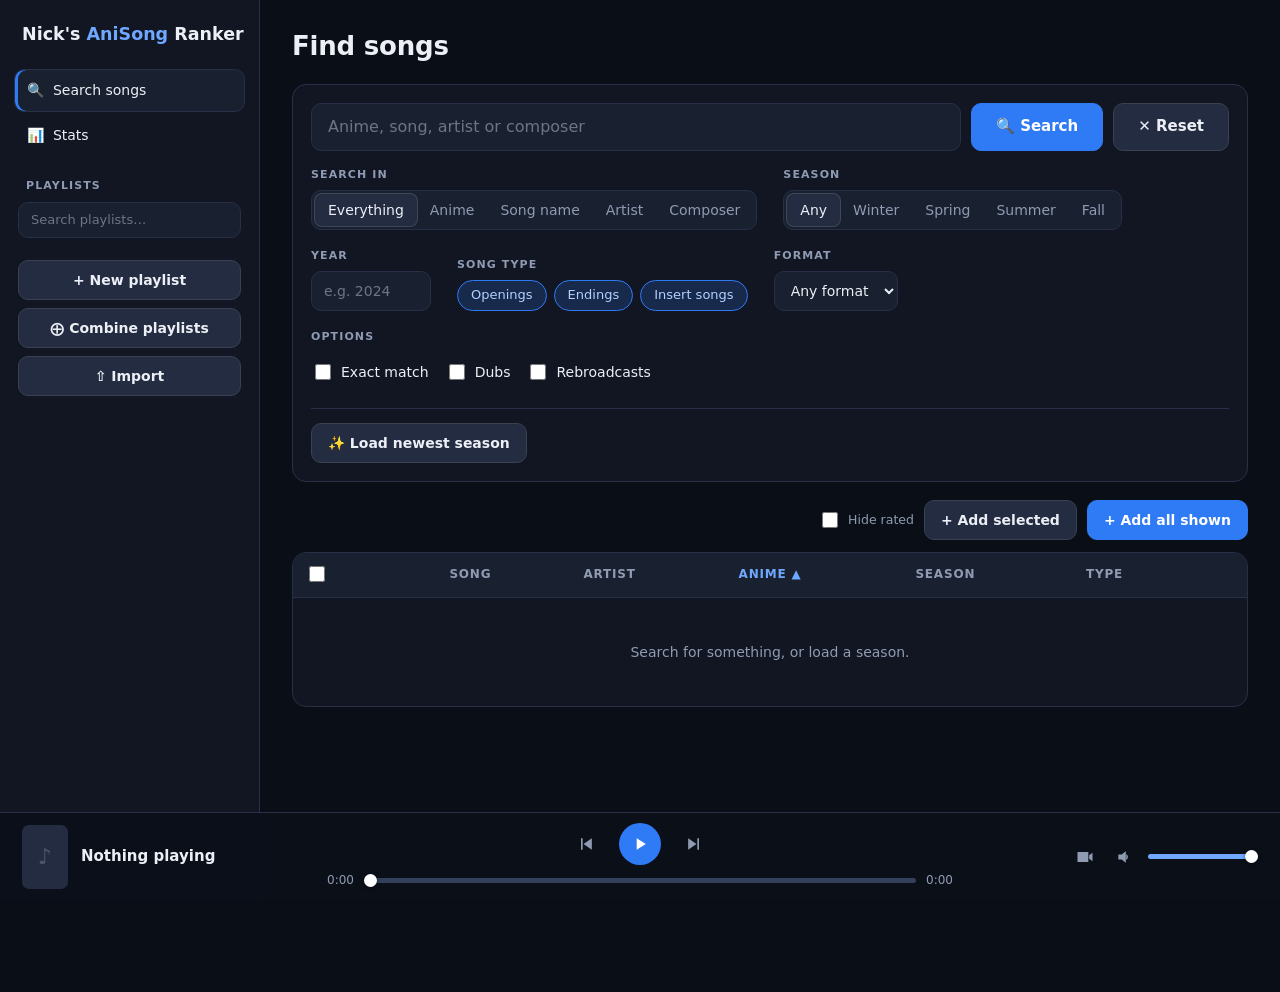
==== static/index.html @ 198984bf "Add files via upload" ====
<!DOCTYPE html>
<html lang="en">
<head>
<meta charset="utf-8">
<meta name="viewport" content="width=device-width, initial-scale=1">
<meta name="referrer" content="no-referrer">
<title>Nick's AniSong Ranker</title>
<link rel="stylesheet" href="/static/style.css">
</head>
<body>
<div class="app">
  <aside>
    <div class="brand">Nick's <b>AniSong</b> Ranker</div>
    <button class="nav active" id="navSearch"><span class="name">&#128269;&nbsp; Search songs</span></button>
    <button class="nav" id="navStats"><span class="name">&#128202;&nbsp; Stats</span></button>
    <div class="label">Playlists</div>
    <input type="search" id="plFilter" placeholder="Search playlists…" aria-label="Search playlists">
    <div id="plList"></div>
    <div class="side-actions">
      <button class="btn wide" id="newPl">+ New playlist</button>
      <button class="btn wide" id="combinePl">&#10753; Combine playlists</button>
      <button class="btn wide" id="importPl">&#8679; Import</button>
      <input type="file" id="importFile" accept=".json,.csv,.tsv,.txt,.xlsx,.xlsm" hidden>
    </div>
  </aside>

  <main>
    <section id="viewSearch">
      <h2 class="head">Find songs</h2>
      <form class="card" id="searchForm">
        <div class="searchline">
          <div class="qwrap">
            <input type="text" id="q" placeholder="Anime, song, artist or composer" aria-label="Search" autocomplete="off">
            <div id="suggest" hidden></div>
          </div>
          <button class="btn primary big" type="submit" id="searchBtn">&#128269; Search</button>
          <button class="btn big" type="button" id="resetBtn">&#10005; Reset</button>
        </div>
        <div class="filters">
          <div class="field"><div class="label">Search in</div>
            <div class="seg" id="segField">
              <button type="button" data-v="all" class="on">Everything</button><button type="button" data-v="anime">Anime</button>
              <button type="button" data-v="song">Song name</button><button type="button" data-v="artist">Artist</button>
              <button type="button" data-v="composer">Composer</button>
            </div></div>
          <div class="field"><div class="label">Season</div>
            <div class="seg" id="segSeason">
              <button type="button" data-v="" class="on">Any</button><button type="button" data-v="Winter">Winter</button>
              <button type="button" data-v="Spring">Spring</button><button type="button" data-v="Summer">Summer</button>
              <button type="button" data-v="Fall">Fall</button>
            </div></div>
          <div class="field"><label class="label" for="year">Year</label>
            <input type="number" id="year" placeholder="e.g. 2024" min="1950" max="2100" style="width:120px"></div>
          <div class="field"><div class="label">Song type</div>
            <div class="chips" id="types">
              <button type="button" class="chip on" data-v="OP">Openings</button>
              <button type="button" class="chip on" data-v="ED">Endings</button>
              <button type="button" class="chip on" data-v="IN">Insert songs</button>
            </div></div>
          <div class="field"><label class="label" for="animeType">Format</label>
            <select id="animeType"><option value="">Any format</option><option>TV</option><option>Movie</option>
              <option>OVA</option><option>ONA</option><option>Special</option></select></div>
          <div class="field"><div class="label">Options</div>
            <div class="row" style="height:40px;gap:16px">
              <label class="chk"><input type="checkbox" id="exact"> Exact match</label>
              <label class="chk"><input type="checkbox" id="dub"> Dubs</label>
              <label class="chk"><input type="checkbox" id="rebroadcast"> Rebroadcasts</label>
            </div></div>
        </div>
        <div class="newseason row">
          <button class="btn" type="button" id="freshBtn">&#10024; Load newest season</button>
          <span class="sub" id="freshHint"></span>
        </div>
        <div class="facets" id="sFacets" hidden></div>
      </form>

      <div class="row toolbar">
        <span class="status" id="searchStatus"></span>
        <span class="grow"></span>
        <label class="chk sub"><input type="checkbox" id="hideRated"> Hide rated</label>
        <button class="btn" id="addSel">+ Add selected</button>
        <button class="btn primary" id="addAll">+ Add all shown</button>
      </div>
      <div class="tablewrap"><table><thead id="sHead"></thead><tbody id="sRows"></tbody></table></div>
    </section>

    <section id="viewPlaylist" hidden>
      <div class="row head">
        <h2 id="plName"></h2>
        <span class="grow"></span>
        <button class="btn sm" id="plPin"></button>
        <button class="btn sm" id="plCombine">&#10753; Combine</button>
        <button class="btn sm" id="plRename">Rename</button>
        <button class="btn sm danger" id="plDelete">Delete</button>
      </div>
      <div class="card">
        <div class="stats" id="plStats"></div>
        <div class="row">
          <button class="btn primary" id="plPlay">&#9654; Play all</button>
          <button class="btn" id="plRate">&#9733; Rate mode</button>
          <button class="btn" id="addCustom">+ Custom song</button>
          <button class="btn" id="plMatch" hidden>&#8635; Match new-season songs</button>
          <button class="btn" id="plExport">&#8679; Share ▾</button>
          <span class="grow"></span>
          <select id="dlFormat" aria-label="Download format"></select>
          <button class="btn" id="dlAll">&#8681; Download all</button>
        </div>
        <div class="status" id="dlStatus" style="margin-top:10px" hidden></div>
        <div class="facets" id="pFacets"></div>
      </div>
      <div class="sub" id="plCount" style="margin:-6px 0 10px"></div>
      <div class="tablewrap"><table><thead id="pHead"></thead><tbody id="pRows"></tbody></table></div>
    </section>

    <section id="viewImport" hidden>
      <div class="row head"><h2>Import your ratings</h2></div>
      <div class="card" id="impStart">
        <div class="row">
          <button class="btn primary" id="impPick">&#8679; Choose a file</button>
          <span class="sub">CSV or Excel, or a playlist file from a friend. For Google Sheets: File → Download → CSV, or just copy the cells and paste them below.</span>
        </div>
        <label class="label" for="impPaste" style="display:block;margin-top:18px">Or paste rows</label>
        <textarea id="impPaste" rows="5" placeholder="Select the cells in Google Sheets or Excel, copy, and paste here"></textarea>
        <div class="row" style="margin-top:10px"><button class="btn" id="impPasteGo">Use these rows</button></div>
      </div>

      <div class="card" id="impMap" hidden>
        <div class="filters">
          <div class="field" id="impSheetField"><label class="label" for="impSheet">Sheet</label><select id="impSheet"></select></div>
          <div class="field"><label class="label" for="impYear">Year</label>
            <input type="number" id="impYear" placeholder="e.g. 2025" min="1950" max="2100" style="width:110px"></div>
          <div class="field"><label class="label" for="impOutOf">Scores are out of</label>
            <select id="impOutOf"><option>10</option><option>5</option><option>100</option></select></div>
          <div class="field"><label class="label" for="impType">Songs in this sheet</label>
            <select id="impType"><option value="">Any</option><option value="OP">Openings</option><option value="ED">Endings</option><option value="IN">Insert songs</option></select></div>
          <div class="field"><div class="label">&nbsp;</div><label class="chk" style="height:40px"><input type="checkbox" id="impHeader"> First row is headings</label></div>
        </div>
        <div class="sub" style="margin:16px 0 10px">Check what each column is. Season rows like "Winter" are picked up on their own, and the year is used to look songs up faster.</div>
        <div class="tablewrap"><table id="impPreview"></table></div>
        <div class="row" style="margin-top:14px">
          <button class="btn primary" id="impMatch">&#128269; Find these songs</button>
          <span class="sub" id="impCount"></span>
          <span class="grow"></span>
          <button class="btn" id="impRestart">Start over</button>
        </div>
      </div>

      <div id="impReview" hidden>
        <div class="card">
          <div class="stats" id="impStats"></div>
          <div class="row">
            <div class="seg" id="impFilter">
              <button type="button" data-v="all" class="on">All</button><button type="button" data-v="likely">Double-check</button>
              <button type="button" data-v="none">Not found</button><button type="button" data-v="unchecked">Couldn't check</button>
            </div>
            <span class="grow"></span>
            <select id="impInto" aria-label="Import into"></select>
            <input type="text" id="impName" placeholder="Playlist name" maxlength="120" style="width:230px">
            <button class="btn primary" id="impGo">&#8679; Import</button>
            <button class="btn" id="impRestart2">Start over</button>
          </div>
          <div class="status" id="impNote" style="margin-top:10px"></div>
        </div>
        <div class="tablewrap"><table><thead><tr><th><input type="checkbox" class="chkbox" id="impAll" aria-label="Tick all shown" checked></th>
          <th>Row</th><th>In your sheet</th><th>Score</th><th>Found in AniSongDB</th></tr></thead><tbody id="impRows"></tbody></table></div>
      </div>
    </section>

    <section id="viewStats" hidden>
      <div class="row head">
        <h2>Stats</h2>
        <span class="grow"></span>
        <select id="statsScope" aria-label="Which playlists"></select>
      </div>
      <div class="stats" id="statTiles"></div>
      <div class="sgrid" id="statCards"></div>
    </section>
  </main>
</div>

<dialog id="customDlg">
  <form id="customForm" method="dialog">
    <h3>Add a custom song</h3>
    <div class="sub">For anything that isn't in the database.</div>
    <div class="field"><label class="label" for="cName">Song name</label><input type="text" id="cName" required maxlength="300"></div>
    <div class="field"><label class="label" for="cArtist">Artist</label><input type="text" id="cArtist" maxlength="300"></div>
    <div class="field"><label class="label" for="cAnime">Anime</label><input type="text" id="cAnime" maxlength="300"></div>
    <div class="field"><label class="label" for="cLink">Link</label><input type="text" id="cLink" placeholder="https://…" maxlength="500"></div>
    <div class="field"><label class="label" for="cScore">Score /10</label><input type="number" id="cScore" min="0" max="10" step="0.5" style="width:110px"></div>
    <div class="status err" id="cErr" style="margin-top:10px"></div>
    <div class="row" style="justify-content:flex-end;margin-top:18px">
      <button class="btn" type="button" data-close>Cancel</button>
      <button class="btn primary" type="submit">Add</button>
    </div>
  </form>
</dialog>

<dialog id="combineDlg">
  <form id="combineForm" method="dialog">
    <h3>Combine playlists</h3>
    <div class="sub">Songs are copied over with their scores and notes. The originals stay as they are.</div>
    <div class="field"><div class="label">Take songs from</div><div class="picklist" id="combineFrom"></div></div>
    <div class="field"><label class="label" for="combineInto">Put them in</label>
      <select id="combineInto"></select></div>
    <div class="field" id="combineNameField"><label class="label" for="combineName">New playlist name</label>
      <input type="text" id="combineName" maxlength="120"></div>
    <div class="status err" id="combineErr" style="margin-top:10px"></div>
    <div class="row" style="justify-content:flex-end;margin-top:18px">
      <button class="btn" type="button" data-close>Cancel</button>
      <button class="btn primary" type="submit">Combine</button>
    </div>
  </form>
</dialog>

<dialog id="findDlg">
  <h3>Find the right song</h3>
  <div class="sub" id="findFor"></div>
  <form id="findForm" class="findbar">
    <input type="search" id="findQ" aria-label="Search for" autocomplete="off">
    <div class="seg" id="findField">
      <button type="button" data-v="song" class="on">Song</button><button type="button" data-v="anime">Anime</button><button type="button" data-v="artist">Artist</button>
    </div>
    <button class="btn primary" type="submit">Search</button>
  </form>
  <div class="status" id="findNote"></div>
  <div id="findResults"></div>
  <div class="row" style="justify-content:flex-end;margin-top:16px">
    <button class="btn" type="button" id="findCustom">Keep it as a custom song</button>
    <button class="btn" type="button" data-close>Cancel</button>
  </div>
</dialog>

<dialog id="rateDlg">
  <div id="rateBody"></div>
</dialog>

<dialog id="imageDlg">
  <h3>Top 10</h3>
  <img id="imagePreview" alt="Top 10 image">
  <div class="row" style="justify-content:flex-end">
    <button class="btn" type="button" data-close>Close</button>
    <button class="btn primary" type="button" id="imageSave">&#8681; Save image</button>
  </div>
</dialog>

<div id="menu" hidden></div>
<div id="busy" hidden>
  <div class="busybox">
    <div class="spinner"></div>
    <h3 id="busyTitle">Loading…</h3>
    <div class="sub" id="busyStep"></div>
    <div class="busybar"><i id="busyBar"></i></div>
    <div class="sub" id="busyHint" style="margin-top:12px"></div>
    <button class="btn sm" id="busyCancel" style="margin-top:16px">Cancel</button>
  </div>
</div>
<div id="videoBox" hidden>
  <div class="vbar"><span class="sub" id="videoTitle"></span><span class="grow"></span>
    <button class="ib" id="videoBig" title="Bigger / smaller" aria-label="Resize video"><svg viewBox="0 0 24 24"><path d="M4 4h6v2H6v4H4zm10 0h6v6h-2V6h-4zM4 14h2v4h4v2H4zm14 0h2v6h-6v-2h4z"/></svg></button>
    <button class="ib" id="videoClose" title="Back to audio only" aria-label="Close video"><svg viewBox="0 0 24 24"><path d="m6 4.6 6 6 6-6 1.4 1.4-6 6 6 6-1.4 1.4-6-6-6 6L4.6 18l6-6-6-6z"/></svg></button>
  </div>
  <video id="audio" preload="none" playsinline></video>
  <div class="vnone" id="videoNone">No video for this one</div>
</div>
<div id="tip" hidden></div>

<div class="player">
  <div class="np">
    <div class="cover none" id="npCover"></div>
    <div class="info"><div class="title" id="npSong">Nothing playing</div><div class="sub" id="npSub"></div></div>
  </div>
  <div class="pc">
    <div class="ctl">
      <button class="ib" id="prev" aria-label="Previous"><svg viewBox="0 0 24 24"><path d="M6 5h2v14H6zm3 7 10 7V5z"/></svg></button>
      <button class="ib" id="playBtn" aria-label="Play"></button>
      <button class="ib" id="next" aria-label="Next"><svg viewBox="0 0 24 24"><path d="M16 5h2v14h-2zM5 5v14l10-7z"/></svg></button>
    </div>
    <div class="seekrow"><span id="tCur">0:00</span>
      <input type="range" id="seek" min="0" max="1000" value="0" aria-label="Seek"><span id="tDur">0:00</span></div>
  </div>
  <div class="vol">
    <button class="ib" id="videoBtn" title="Show the video" aria-label="Show video"><svg viewBox="0 0 24 24"><path d="M3 6h13v12H3zm14 4 4-3v10l-4-3z"/></svg></button>
    <button class="ib" id="mute" aria-label="Mute"><svg viewBox="0 0 24 24"><path d="M4 9v6h4l5 4V5L8 9zm11.5 3a4 4 0 0 0-2-3.5v7a4 4 0 0 0 2-3.5z"/></svg></button>
    <input type="range" id="vol" min="0" max="100" value="100" aria-label="Volume">
  </div>
</div>
<div id="toast" role="status"></div>

<script src="/static/app.js"></script>
</body>
</html>
---- static/style.css ----
:root {
  --bg: #0a0e16; --panel: #111622; --panel2: #19202f; --panel3: #232c40; --line: #273047;
  --text: #eceff6; --muted: #8f9bb3; --faint: #5d6880;
  --accent: #2f7af5; --accent-hover: #4d8ffa; --accent-text: #6ea8ff;
  --blue: #5cc8ff; --green: #6bd08b; --violet: #c9a0ff; --gold: #ffc857; --teal: #4fd1c5; --bad: #ff6b6b;
}
* { box-sizing: border-box; }
body { margin: 0; background: var(--bg); color: var(--text); font: 14px/1.45 "Segoe UI", system-ui, -apple-system, sans-serif; }
button, input, select { font: inherit; color: inherit; }
button { cursor: pointer; }
[hidden] { display: none !important; }
:focus-visible { outline: 2px solid var(--blue); outline-offset: 2px; }

.app { display: grid; grid-template-columns: 260px 1fr; min-height: 100vh; padding-bottom: 92px; }
main { padding: 28px 32px; min-width: 0; }
h2 { font-size: 26px; margin: 0; letter-spacing: -.2px; }
.row { display: flex; flex-wrap: wrap; gap: 10px; align-items: center; }
.grow { flex: 1; }
.head { margin-bottom: 18px; }
.card { background: var(--panel); border: 1px solid var(--line); border-radius: 14px; padding: 18px; margin-bottom: 18px; }
.field { display: flex; flex-direction: column; }
.label { color: var(--muted); font-size: 11px; font-weight: 600; text-transform: uppercase; letter-spacing: 1.1px; margin: 0 0 7px; }
.sub { color: var(--muted); font-size: 12.5px; }
.status { color: var(--muted); }
.status.err { color: var(--bad); }
.status b { color: var(--text); font-size: 15px; }

/* sidebar */
aside { background: var(--panel); border-right: 1px solid var(--line); padding: 22px 14px;
        position: sticky; top: 0; align-self: start; height: 100vh; overflow-y: auto; }
.brand { font-size: 17.5px; font-weight: 700; margin: 0 8px 22px; white-space: nowrap; }
.brand b { color: var(--accent-text); }
aside .label { margin: 22px 12px 8px; }
.nav { display: flex; width: 100%; align-items: center; justify-content: space-between; gap: 8px; text-align: left;
       background: none; border: 1px solid transparent; border-radius: 10px; padding: 10px 12px; margin-bottom: 2px; font-weight: 500; }
.nav:hover { background: var(--panel2); }
.nav.active { background: var(--panel2); border-color: var(--line); box-shadow: inset 3px 0 0 var(--accent); }
.nav .name { overflow: hidden; text-overflow: ellipsis; white-space: nowrap; }
.nav small { color: var(--muted); white-space: nowrap; font-weight: 400; }
.plrow { display: flex; align-items: center; gap: 2px; margin-bottom: 2px; }
.plrow .nav { flex: 1; min-width: 0; margin: 0; }
.pin { background: none; border: 0; border-radius: 8px; padding: 6px 7px; opacity: .22; filter: grayscale(1); }
.pin:hover { opacity: .8; }
.pin.on { opacity: 1; filter: none; }
#plFilter { width: calc(100% - 8px); margin: 0 4px 10px; height: 36px; font-size: 13px; }
.side-actions { padding: 12px 4px; display: grid; gap: 8px; }

/* inputs and buttons */
input[type=text], input[type=number], input[type=search], select {
  background: var(--panel2); border: 1px solid var(--line); border-radius: 10px; padding: 9px 12px; height: 40px; }
input::placeholder { color: #6d7586; }
.btn { display: inline-flex; align-items: center; gap: 7px; height: 40px; padding: 0 16px; background: var(--panel3);
       border: 1px solid #3a4150; border-radius: 10px; font-weight: 600; white-space: nowrap; text-decoration: none; color: var(--text); }
.btn:hover { background: #303644; border-color: #566074; }
.btn:disabled { opacity: .45; cursor: default; }
.btn.primary { background: var(--accent); border-color: var(--accent); color: #fff; }
.btn.primary:hover { background: var(--accent-hover); border-color: var(--accent-hover); }
.btn.big { height: 48px; padding: 0 24px; font-size: 15px; }
.btn.sm { height: 34px; padding: 0 12px; font-size: 13px; }
.btn.danger:hover { border-color: var(--bad); color: var(--bad); }
.btn.wide { width: 100%; justify-content: center; }
.seg { display: inline-flex; background: var(--panel2); border: 1px solid var(--line); border-radius: 10px; padding: 3px; }
.seg button { background: none; border: 0; border-radius: 7px; padding: 6px 13px; color: var(--muted); font-weight: 500; }
.seg button:hover { color: var(--text); }
.seg button.on { background: var(--panel3); color: var(--text); box-shadow: 0 0 0 1px #3f4757; }
.chips { display: flex; flex-wrap: wrap; gap: 7px; }
.chip { background: var(--panel2); border: 1px solid var(--line); border-radius: 99px; padding: 5px 13px; color: var(--muted); font-weight: 500; font-size: 13px; }
.chip:hover { color: var(--text); border-color: #566074; }
.chip.on { background: rgba(47,122,245,.2); border-color: var(--accent); color: #b3d0ff; }
label.chk { display: inline-flex; gap: 7px; align-items: center; cursor: pointer; }
label.chk input, input.chkbox { width: 16px; height: 16px; accent-color: var(--accent); }

/* search form */
.searchline { display: flex; gap: 10px; margin-bottom: 16px; }
.qwrap { flex: 1; min-width: 0; position: relative; }
.qwrap input { width: 100%; height: 48px; font-size: 16px; padding: 0 16px; }
.filters { display: flex; flex-wrap: wrap; gap: 18px 26px; align-items: flex-end; }
.facets, .newseason { border-top: 1px solid var(--line); margin-top: 16px; padding-top: 14px; }
#suggest { position: absolute; left: 0; right: 0; top: 54px; z-index: 25; background: var(--panel2); border: 1px solid #3a4560;
           border-radius: 12px; padding: 6px; box-shadow: 0 14px 40px rgba(0,0,0,.55); }
#suggest button { display: flex; width: 100%; justify-content: space-between; gap: 12px; align-items: center;
                  background: none; border: 0; border-radius: 8px; padding: 9px 12px; text-align: left; }
#suggest button:hover, #suggest button.hi { background: var(--panel3); }
#suggest small { color: var(--accent-text); font-size: 11px; font-weight: 700; text-transform: uppercase; letter-spacing: .8px; }

/* tables */
.toolbar { margin-bottom: 12px; }
.tablewrap { border: 1px solid var(--line); border-radius: 14px; overflow-x: auto; background: var(--panel); }
table { width: 100%; border-collapse: collapse; }
th, td { padding: 10px 12px; text-align: left; border-bottom: 1px solid var(--line); vertical-align: middle; }
thead th { color: var(--muted); font-weight: 600; font-size: 12px; text-transform: uppercase; letter-spacing: .8px; white-space: nowrap; background: var(--panel2); }
th.sortable { cursor: pointer; user-select: none; }
th.sortable:hover { color: var(--text); }
th.sorted { color: var(--accent-text); }
tbody tr:hover td { background: #151b29; }
tbody tr:last-child td { border-bottom: 0; }
tr.playing td { background: #142038 !important; }
tr.playing .title { color: var(--accent-text); }
.empty { color: var(--muted); padding: 44px 20px; text-align: center; }
.cover { position: relative; width: 54px; height: 76px; border-radius: 7px; overflow: hidden; border: 0; padding: 0;
         background: var(--panel3) center/cover no-repeat; display: block; flex: none; }
.cover span { position: absolute; inset: 0; display: grid; place-items: center; font-size: 20px; background: rgba(0,0,0,.55); opacity: 0; transition: opacity .12s; }
button.cover:not(:disabled):hover span, tr.playing .cover span { opacity: 1; }
button.cover:disabled { cursor: default; }
.cover.none::after { content: "♪"; position: absolute; inset: 0; display: grid; place-items: center; color: #4d5566; font-size: 22px; }
.title { font-weight: 600; font-size: 15px; }
.genres { color: var(--muted); font-size: 12px; margin-top: 2px; }
.nowrap { white-space: nowrap; }
.actions { display: flex; gap: 7px; justify-content: flex-end; }
.pill { display: inline-block; max-width: 100%; text-align: left; background: var(--panel2); border: 1px solid #344059;
        border-radius: 8px; padding: 4px 10px; font-weight: 500; line-height: 1.3; margin: 2px 4px 2px 0; }
.pill:hover { border-color: var(--accent-text); color: #cfe1ff; background: rgba(47,122,245,.14); }
.tag { display: inline-block; font-size: 11.5px; font-weight: 700; padding: 2px 9px; border-radius: 99px; white-space: nowrap; margin: 1px 0; }
.tag.OP { color: var(--blue); background: rgba(92,200,255,.13); }
.tag.ED { color: var(--green); background: rgba(107,208,139,.13); }
.tag.IN { color: var(--violet); background: rgba(201,160,255,.13); }
.tag.CU { color: var(--gold); background: rgba(255,200,87,.13); }
.tag.NEW { color: var(--teal); background: rgba(79,209,197,.13); }
.tag.MAL { color: var(--muted); background: var(--panel3); }
.have { display: inline-block; margin-top: 4px; font-size: 12px; color: var(--gold); background: rgba(255,200,87,.1);
        border-radius: 6px; padding: 1px 7px; }
.have.unrated { color: var(--muted); background: var(--panel3); }
.rank { font-variant-numeric: tabular-nums; font-weight: 700; font-size: 16px; color: var(--muted); white-space: nowrap; }
.rank.top { color: var(--gold); }
.tie { display: inline-flex; flex-direction: column; vertical-align: middle; margin-left: 6px; }
.tie button { background: none; border: 0; color: var(--muted); font-size: 10px; line-height: 1; padding: 2px 4px; border-radius: 4px; }
.tie button:hover { color: var(--text); background: var(--panel3); }
.tie button:disabled { visibility: hidden; }
.score { width: 76px; text-align: center; font-weight: 700; }
input.note { display: block; width: 100%; min-width: 160px; margin-top: 4px; height: 26px; padding: 2px 6px; font-size: 12.5px;
             font-style: italic; color: #c9d3e6; background: transparent; border: 1px solid transparent; border-radius: 6px; }
tr:hover input.note, input.note:focus { border-color: var(--line); background: var(--panel2); }
input.note:placeholder-shown { opacity: 0; }
tr:hover input.note:placeholder-shown, input.note:focus { opacity: 1; }

/* playlist + stats tiles */
.stats { display: flex; flex-wrap: wrap; gap: 10px; margin-bottom: 16px; }
.stat { background: var(--panel2); border: 1px solid var(--line); border-radius: 12px; padding: 9px 18px; min-width: 110px; }
.stat b { display: block; font-size: 22px; line-height: 1.2; font-variant-numeric: tabular-nums; }
.stat.hi b { color: var(--accent-text); }
.stat span { color: var(--muted); font-size: 11px; font-weight: 600; text-transform: uppercase; letter-spacing: 1px; }

/* stats page */
.sgrid { display: grid; grid-template-columns: repeat(auto-fit, minmax(380px, 1fr)); gap: 18px; }
.sgrid .card { margin: 0; }
.sgrid h3 { margin: 0 0 4px; font-size: 16px; }
.sgrid .sub { margin-bottom: 14px; }
.bars { display: grid; grid-template-columns: minmax(90px, 34%) 1fr auto; gap: 7px 12px; align-items: center; }
.bars .lbl { overflow: hidden; text-overflow: ellipsis; white-space: nowrap; }
.track { height: 14px; background: var(--panel2); border-radius: 4px; overflow: hidden; }
.track i { display: block; height: 100%; background: var(--accent); border-radius: 0 4px 4px 0; }
.bars .val { font-variant-numeric: tabular-nums; font-weight: 600; white-space: nowrap; text-align: right; }
.bars .val small { color: var(--muted); font-weight: 400; margin-left: 6px; }
.bars > [data-tip]:hover, .hist [data-tip]:hover i { filter: brightness(1.25); }
.hist { display: grid; grid-auto-flow: column; grid-auto-columns: 1fr; gap: 2px; align-items: end; height: 170px;
        border-bottom: 1px solid var(--line); }
.hist div { height: 100%; display: flex; flex-direction: column; justify-content: flex-end; align-items: center; }
.hist i { width: 100%; background: var(--accent); border-radius: 4px 4px 0 0; min-height: 0; }
.hist b { font-size: 11px; color: var(--muted); font-weight: 600; margin-bottom: 3px; }
.histx { display: grid; grid-auto-flow: column; grid-auto-columns: 1fr; gap: 2px; text-align: center; color: var(--muted); font-size: 12px; margin-top: 5px; }
.songlist { display: grid; gap: 8px; }
.songlist .item { display: flex; align-items: center; gap: 12px; }
.songlist .cover { width: 34px; height: 48px; border-radius: 5px; }
.songlist .item div:nth-child(3) { flex: 1; min-width: 0; }
.songlist .t { font-weight: 600; overflow: hidden; text-overflow: ellipsis; white-space: nowrap; }
.songlist .n { width: 24px; color: var(--muted); font-weight: 700; text-align: right; flex: none; }
.badge { background: var(--accent); color: #fff; font-weight: 800; border-radius: 8px; padding: 3px 9px; font-variant-numeric: tabular-nums; flex: none; }
.empty-card { color: var(--muted); }
#tip { position: fixed; z-index: 60; pointer-events: none; background: #0b1020; border: 1px solid #3a4560; border-radius: 8px;
       padding: 7px 10px; font-size: 12.5px; max-width: 280px; box-shadow: 0 8px 24px rgba(0,0,0,.5); }

/* menus, dialogs, toast */
#menu { position: fixed; z-index: 30; min-width: 240px; background: var(--panel2); border: 1px solid #3a4150; border-radius: 12px;
        padding: 6px; box-shadow: 0 14px 40px rgba(0,0,0,.55); }
#menu a, #menu button, #menu div { display: block; width: 100%; text-align: left; background: none; border: 0; padding: 9px 12px;
                                   border-radius: 8px; color: var(--text); text-decoration: none; }
#menu a:hover, #menu button:hover { background: var(--panel3); }
#menu small { display: block; color: var(--muted); }
#menu div { color: var(--muted); font-size: 12.5px; }
dialog { background: var(--panel); color: var(--text); border: 1px solid #3a4560; border-radius: 16px; padding: 24px;
         width: min(460px, 92vw); box-shadow: 0 24px 70px rgba(0,0,0,.6); }
dialog::backdrop { background: rgba(5,8,14,.75); }
dialog h3 { margin: 0 0 4px; font-size: 20px; }
dialog .field { margin-top: 14px; }
dialog .field input { width: 100%; }
#toast { position: fixed; left: 50%; transform: translateX(-50%); bottom: 104px; background: var(--panel2); border: 1px solid #3a4150; border-radius: 12px;
         padding: 12px 16px; display: none; max-width: 440px; z-index: 70; box-shadow: 0 10px 30px rgba(0,0,0,.5); }

/* rate mode */
#rateDlg { width: min(760px, 94vw); padding: 28px; }
.rate { display: grid; grid-template-columns: 220px 1fr; gap: 26px; }
.rate .art { width: 220px; height: 310px; border-radius: 12px; background: var(--panel3) center/cover no-repeat; position: relative; }
.rate .art.none::after { content: "♪"; position: absolute; inset: 0; display: grid; place-items: center; font-size: 48px; color: #4d5566; }
.rate h3 { font-size: 26px; margin: 6px 0 4px; line-height: 1.2; }
.rate .who { font-size: 16px; color: #c9d3e6; }
.pad { display: grid; grid-template-columns: repeat(5, 1fr); gap: 8px; margin: 20px 0 10px; }
.pad button { height: 48px; border-radius: 10px; border: 1px solid #3a4150; background: var(--panel3); font-size: 18px; font-weight: 700; }
.pad button:hover { border-color: var(--accent-text); }
.pad button.on { background: var(--accent); border-color: var(--accent); }
.rate input.rnote { width: 100%; margin-top: 8px; }
.rate .foot { display: flex; align-items: center; gap: 10px; margin-top: 18px; }
kbd { background: var(--panel3); border: 1px solid #3a4150; border-bottom-width: 2px; border-radius: 5px; padding: 0 5px; font-size: 11.5px; font-family: inherit; }
#imageDlg { width: min(560px, 94vw); }
#imageDlg img { width: 100%; border-radius: 10px; display: block; margin: 12px 0 16px; }

/* player */
.player { position: fixed; left: 0; right: 0; bottom: 0; height: 88px; background: rgba(12,16,25,.96); backdrop-filter: blur(12px);
          border-top: 1px solid var(--line); display: grid; align-items: center;
          grid-template-columns: minmax(0,1fr) minmax(260px,640px) minmax(0,1fr); gap: 22px; padding: 0 22px; z-index: 20; }
.np { display: flex; align-items: center; gap: 13px; min-width: 0; }
.np .cover { width: 46px; height: 64px; }
.np .info { min-width: 0; }
.np .info div { white-space: nowrap; overflow: hidden; text-overflow: ellipsis; }
.pc { display: flex; flex-direction: column; gap: 7px; }
.ctl { display: flex; justify-content: center; align-items: center; gap: 16px; }
.ib { background: none; border: 0; color: var(--muted); width: 34px; height: 34px; border-radius: 50%; display: grid; place-items: center; padding: 0; }
.ib:hover { color: var(--text); background: var(--panel2); }
.ib svg { width: 20px; height: 20px; fill: currentColor; }
#playBtn { width: 42px; height: 42px; background: var(--accent); color: #fff; }
#playBtn:hover { background: var(--accent-hover); transform: scale(1.05); }
.seekrow { display: flex; align-items: center; gap: 10px; font-size: 12px; color: var(--muted); font-variant-numeric: tabular-nums; }
.seekrow span { width: 34px; }
.seekrow span:first-child { text-align: right; }
input[type=range] { -webkit-appearance: none; appearance: none; flex: 1; min-width: 0; height: 5px; border-radius: 5px; margin: 0; padding: 0; border: 0;
  cursor: pointer; background: linear-gradient(to right, var(--accent-text) var(--p, 0%), #33405c var(--p, 0%)); }
input[type=range]::-webkit-slider-thumb { -webkit-appearance: none; width: 13px; height: 13px; border-radius: 50%; background: #fff; border: 0; box-shadow: 0 1px 4px rgba(0,0,0,.5); }
input[type=range]::-moz-range-thumb { width: 13px; height: 13px; border-radius: 50%; background: #fff; border: 0; }
.vol { display: flex; justify-content: flex-end; align-items: center; gap: 6px; }
.vol input { flex: 0 1 110px; }

/* picking a playlist */
#menu input { width: 100%; margin-bottom: 6px; height: 36px; }
#menu .plpick { max-height: 320px; overflow-y: auto; }
#menu .plpick button { display: flex; justify-content: space-between; gap: 14px; }
#menu .plpick small { display: inline; }
#menu .menuhead { color: var(--muted); font-size: 11px; font-weight: 600; text-transform: uppercase; letter-spacing: 1px; padding: 4px 12px 8px; }
.picklist { display: grid; gap: 4px; max-height: 240px; overflow-y: auto; background: var(--panel2); border: 1px solid var(--line); border-radius: 10px; padding: 8px 12px; }
#combineDlg select { width: 100%; }

/* loading overlay */
#busy { position: fixed; inset: 0; z-index: 80; background: rgba(5,8,14,.78); display: grid; place-items: center; backdrop-filter: blur(3px); }
.busybox { background: var(--panel); border: 1px solid #3a4560; border-radius: 16px; padding: 30px 34px; width: min(440px, 90vw); text-align: center;
           box-shadow: 0 24px 70px rgba(0,0,0,.6); }
.busybox h3 { margin: 16px 0 6px; font-size: 20px; }
.spinner { width: 44px; height: 44px; margin: 0 auto; border-radius: 50%; border: 4px solid var(--panel3); border-top-color: var(--accent-text); animation: spin .9s linear infinite; }
@keyframes spin { to { transform: rotate(360deg); } }
.busybar { height: 6px; background: var(--panel3); border-radius: 6px; overflow: hidden; margin-top: 16px; }
.busybar i { display: block; height: 100%; width: 0; background: var(--accent); transition: width .3s; }
.busybar.indeterminate i { width: 35%; animation: slide 1.2s ease-in-out infinite; }
@keyframes slide { from { transform: translateX(-100%); } to { transform: translateX(300%); } }

/* rate mode score box */
.rscore { display: flex; gap: 10px; align-items: center; margin: 20px 0 6px; }
.rscore input { width: 120px; height: 56px; font-size: 26px; font-weight: 800; text-align: center; }
.rscore input.bad { border-color: var(--bad); }

/* spreadsheet import */
textarea { width: 100%; background: var(--panel2); border: 1px solid var(--line); border-radius: 10px; padding: 10px 12px;
           color: var(--text); font: 13px/1.4 ui-monospace, Consolas, monospace; resize: vertical; }
#impPreview td { font-size: 13px; max-width: 320px; overflow: hidden; text-overflow: ellipsis; white-space: nowrap; color: #c9d3e6; }
#impPreview tr.seasonrow td { color: var(--accent-text); font-weight: 700; }
#impPreview tr.headrow td { color: var(--muted); font-style: italic; }
#impPreview select { height: 34px; padding: 4px 8px; width: 100%; min-width: 120px; }
#impPreview select.set { border-color: var(--accent); }
#impRows tr.off td:not(:first-child) { opacity: .45; }
.found { display: flex; align-items: center; gap: 10px; }
.found .cover { width: 34px; height: 48px; border-radius: 5px; }
.tag.LIKELY { color: var(--gold); background: rgba(255,200,87,.13); }
.tag.MISS { color: var(--muted); background: var(--panel3); }

.tag.UNCHECKED { color: var(--bad); background: rgba(255,107,107,.12); }
.tag.PICKED { color: var(--teal); background: rgba(79,209,197,.13); }
.impact { display: flex; flex-wrap: wrap; gap: 6px; align-items: center; margin-top: 6px; }
#findDlg { width: min(720px, 94vw); }
.findbar { display: flex; gap: 8px; margin: 14px 0 8px; }
.findbar input { flex: 1; min-width: 0; }
#findResults { display: grid; gap: 4px; max-height: 52vh; overflow-y: auto; margin-top: 8px; }
#findResults .pickrow { display: flex; align-items: center; gap: 6px; }
#findResults .preview { flex: none; width: 38px; height: 38px; display: grid; place-items: center; padding: 0; border-radius: 50%;
                        background: var(--panel3); border: 1px solid #3a4150; color: var(--text); }
#findResults .preview:hover { background: var(--accent); border-color: var(--accent); }
#findResults .preview.on { background: var(--accent); border-color: var(--accent); color: #fff; }
#findResults .preview:disabled { opacity: .35; cursor: default; }
#findResults .preview svg { width: 18px; height: 18px; fill: currentColor; }
#findResults button[data-pick] { display: flex; flex: 1; min-width: 0; align-items: center; gap: 12px; text-align: left; width: 100%; background: var(--panel2);
                      border: 1px solid transparent; border-radius: 10px; padding: 7px 10px; }
#findResults button:hover, #findResults button:focus-visible { border-color: var(--accent-text); background: rgba(47,122,245,.12); }
#findResults .cover { width: 34px; height: 48px; border-radius: 5px; }
#findResults .t { font-weight: 600; }

/* video */
#videoBox { position: fixed; right: 22px; bottom: 100px; z-index: 25; width: 440px; background: #000; border: 1px solid #3a4560;
            border-radius: 14px; overflow: hidden; box-shadow: 0 18px 50px rgba(0,0,0,.6); }
#videoBox.big { width: min(1100px, 76vw); }
#videoBox .vbar { display: flex; align-items: center; gap: 4px; padding: 4px 6px 4px 12px; background: var(--panel); }
#videoBox .vbar .sub { overflow: hidden; text-overflow: ellipsis; white-space: nowrap; }
#videoBox video { display: block; width: 100%; aspect-ratio: 16 / 9; background: #000; }
#videoBox .vnone { display: none; place-items: center; aspect-ratio: 16 / 9; color: var(--muted); }
#videoBox.novideo video { display: none; }
#videoBox.novideo .vnone { display: grid; }
#videoBtn.on { color: var(--accent-text); }

@media (max-width: 900px) {
  .app { grid-template-columns: 1fr; }
  aside { position: static; height: auto; border-right: 0; }
  main { padding: 18px; }
  .vol { display: none; }
  .player { grid-template-columns: minmax(0,1fr) minmax(200px,1.4fr); }
  .rate { grid-template-columns: 1fr; }
  .rate .art { width: 160px; height: 225px; }
  .sgrid { grid-template-columns: 1fr; }
}
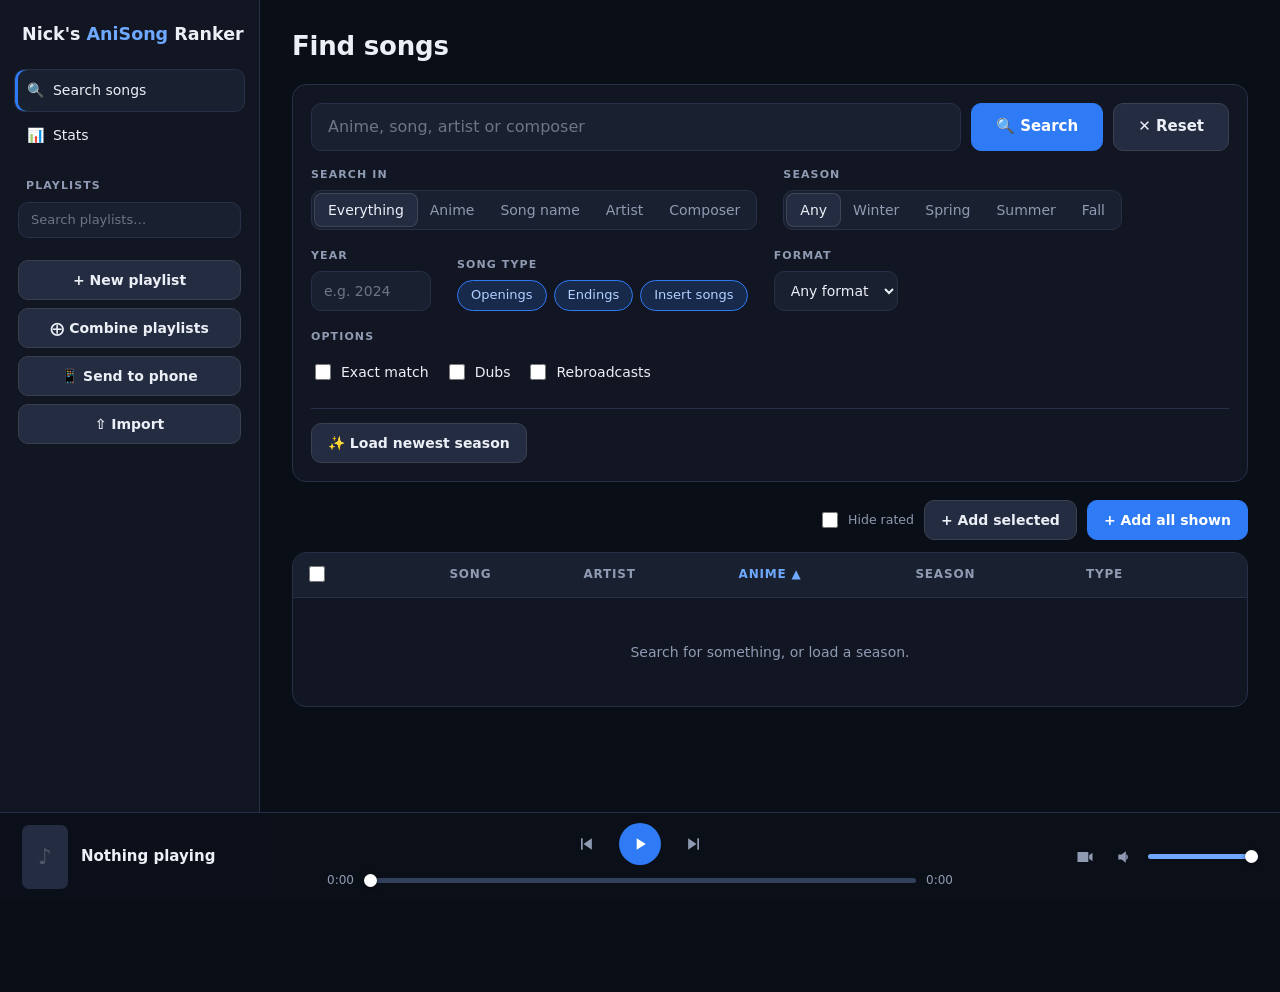
==== commit 1a8e5f3a: "Add files via upload" ====
--- a/static/index.html
+++ b/static/index.html
@@ -19,6 +19,7 @@
     <div class="side-actions">
       <button class="btn wide" id="newPl">+ New playlist</button>
       <button class="btn wide" id="combinePl">&#10753; Combine playlists</button>
+      <button class="btn wide" id="phonePl">&#128241; Send to phone</button>
       <button class="btn wide" id="importPl">&#8679; Import</button>
       <input type="file" id="importFile" accept=".json,.csv,.tsv,.txt,.xlsx,.xlsm" hidden>
     </div>
@@ -93,6 +94,7 @@
         <button class="btn sm" id="plRename">Rename</button>
         <button class="btn sm danger" id="plDelete">Delete</button>
       </div>
+      <div class="sub" id="plKind" style="margin:-10px 0 14px"></div>
       <div class="card">
         <div class="stats" id="plStats"></div>
         <div class="row">
@@ -109,6 +111,13 @@
         <div class="facets" id="pFacets"></div>
       </div>
       <div class="sub" id="plCount" style="margin:-6px 0 10px"></div>
+      <div class="selbar" id="plSelBar" hidden>
+        <b id="plSelCount"></b>
+        <button class="btn sm" id="plSelCopy">&#10753; Copy to…</button>
+        <button class="btn sm danger" id="plSelRemove">&#10005; Remove</button>
+        <span class="grow"></span>
+        <button class="btn sm" id="plSelClear">Clear selection</button>
+      </div>
       <div class="tablewrap"><table><thead id="pHead"></thead><tbody id="pRows"></tbody></table></div>
     </section>
 
@@ -117,8 +126,15 @@
       <div class="card" id="impStart">
         <div class="row">
           <button class="btn primary" id="impPick">&#8679; Choose a file</button>
-          <span class="sub">CSV or Excel, or a playlist file from a friend. For Google Sheets: File → Download → CSV, or just copy the cells and paste them below.</span>
-        </div>
+          <span class="sub">CSV or Excel, or a playlist file a friend sent you.</span>
+        </div>
+        <label class="label" for="impLink" style="display:block;margin-top:18px">Or a Google Sheets link</label>
+        <div class="row">
+          <input type="text" id="impLink" class="grow" placeholder="https://docs.google.com/spreadsheets/d/…" autocomplete="off">
+          <button class="btn" id="impLinkGo">Open</button>
+        </div>
+        <div class="sub" style="margin-top:6px">The sheet has to be shared as "Anyone with the link". Every tab comes in, and you pick one.</div>
+        <div class="status" id="impLinkNote" style="margin-top:6px"></div>
         <label class="label" for="impPaste" style="display:block;margin-top:18px">Or paste rows</label>
         <textarea id="impPaste" rows="5" placeholder="Select the cells in Google Sheets or Excel, copy, and paste here"></textarea>
         <div class="row" style="margin-top:10px"><button class="btn" id="impPasteGo">Use these rows</button></div>
@@ -195,11 +211,29 @@
   </form>
 </dialog>
 
+<dialog id="phoneDlg">
+  <form id="phoneForm" method="dialog">
+    <h3>Send to phone</h3>
+    <div class="sub">Saves a small file with these playlists and your scores. Open it in the phone app with <b>Import</b>, and it downloads the songs itself. To bring phone scores back, use <b>Import</b> here with the file the phone exports.</div>
+    <div class="field"><div class="row" style="margin-bottom:7px"><div class="label" style="margin:0">Playlists</div>
+      <span class="grow"></span><span class="sub" id="phonePicked"></span><button class="btn sm" type="button" id="phoneAll">Select all</button></div>
+      <div class="picklist" id="phoneFrom"></div></div>
+    <div class="status err" id="phoneErr" style="margin-top:10px"></div>
+    <div class="row" style="justify-content:flex-end;margin-top:18px">
+      <button class="btn" type="button" data-close>Cancel</button>
+      <button class="btn primary" type="submit">Save file</button>
+    </div>
+  </form>
+</dialog>
+
 <dialog id="combineDlg">
   <form id="combineForm" method="dialog">
     <h3>Combine playlists</h3>
-    <div class="sub">Songs are copied over with their scores and notes. The originals stay as they are.</div>
-    <div class="field"><div class="label">Take songs from</div><div class="picklist" id="combineFrom"></div></div>
+    <div class="sub">Songs are copied into one playlist. The originals stay as they are, and your scores are the same everywhere anyway.</div>
+    <div class="field"><div class="row" style="margin-bottom:7px"><div class="label" style="margin:0">Take songs from</div>
+      <span class="grow"></span><span class="sub" id="combinePicked"></span><button class="btn sm" type="button" id="combineAll">Select all</button></div>
+      <input type="search" id="combineSearch" placeholder="Find a playlist…" style="margin-bottom:8px">
+      <div class="picklist" id="combineFrom"></div></div>
     <div class="field"><label class="label" for="combineInto">Put them in</label>
       <select id="combineInto"></select></div>
     <div class="field" id="combineNameField"><label class="label" for="combineName">New playlist name</label>
--- a/static/style.css
+++ b/static/style.css
@@ -234,7 +234,16 @@
 #menu .plpick button { display: flex; justify-content: space-between; gap: 14px; }
 #menu .plpick small { display: inline; }
 #menu .menuhead { color: var(--muted); font-size: 11px; font-weight: 600; text-transform: uppercase; letter-spacing: 1px; padding: 4px 12px 8px; }
-.picklist { display: grid; gap: 4px; max-height: 240px; overflow-y: auto; background: var(--panel2); border: 1px solid var(--line); border-radius: 10px; padding: 8px 12px; }
+.picklist { display: grid; gap: 2px; max-height: 280px; overflow-y: auto; background: var(--panel2); border: 1px solid var(--line);
+            border-radius: 10px; padding: 6px; }
+.pickitem { display: grid; grid-template-columns: 18px minmax(0, 1fr) auto auto; align-items: center; gap: 10px;
+            padding: 8px 10px; border-radius: 8px; cursor: pointer; }
+.pickitem:hover { background: var(--panel3); }
+.pickitem:has(input:checked) { background: rgba(47,122,245,.14); }
+.pickitem .pname { overflow: hidden; text-overflow: ellipsis; white-space: nowrap; }
+.pickitem .pcount { color: var(--muted); font-size: 12px; font-variant-numeric: tabular-nums; min-width: 40px; text-align: right; }
+#combineDlg { width: min(520px, 94vw); }
+#combineSearch { width: 100%; }
 #combineDlg select { width: 100%; }
 
 /* loading overlay */
@@ -288,6 +297,29 @@
 #findResults .cover { width: 34px; height: 48px; border-radius: 5px; }
 #findResults .t { font-weight: 600; }
 
+/* rate mode with a real player */
+#rateDlg { width: min(1100px, 95vw); }
+.rate2 { display: grid; grid-template-columns: minmax(0, 1.7fr) minmax(260px, 1fr); gap: 26px; align-items: start; }
+.rmedia { display: grid; gap: 10px; }
+.rvideo { width: 100%; aspect-ratio: 16 / 9; background: #000; border-radius: 12px; display: block; }
+.rart { width: 100%; aspect-ratio: 16 / 9; border-radius: 12px; background: var(--panel3) center/contain no-repeat; position: relative; }
+.rart.none::after { content: "♪"; position: absolute; inset: 0; display: grid; place-items: center; font-size: 54px; color: #4d5566; }
+.raudio { width: 100%; }
+.rside h3 { font-size: 24px; margin: 6px 0 4px; line-height: 1.2; }
+.rside .who { font-size: 16px; color: #c9d3e6; }
+.rside .rnote { width: 100%; margin-top: 8px; }
+.rside .foot { display: flex; align-items: center; gap: 10px; margin-top: 16px; flex-wrap: wrap; }
+
+/* playlist selection, friend playlists, All songs */
+.selbar { position: sticky; top: 8px; z-index: 5; display: flex; align-items: center; gap: 10px; background: var(--panel2);
+          border: 1px solid var(--accent); border-radius: 12px; padding: 8px 12px; margin-bottom: 10px; box-shadow: 0 8px 24px rgba(0,0,0,.4); }
+tr.picked td { background: rgba(47,122,245,.08); }
+.tag.FRIEND { color: var(--violet); background: rgba(201,160,255,.13); font-size: 10.5px; padding: 1px 7px; }
+.theirs { display: inline-block; min-width: 46px; text-align: center; font-weight: 800; background: var(--panel3); border-radius: 8px; padding: 6px 8px; }
+.theirnote { color: #c9d3e6; font-style: italic; font-size: 12.5px; margin-top: 4px; }
+.allrow .nav { font-weight: 600; }
+.allrow { margin-bottom: 8px; border-bottom: 1px solid var(--line); padding-bottom: 8px; }
+
 /* video */
 #videoBox { position: fixed; right: 22px; bottom: 100px; z-index: 25; width: 440px; background: #000; border: 1px solid #3a4560;
             border-radius: 14px; overflow: hidden; box-shadow: 0 18px 50px rgba(0,0,0,.6); }
@@ -306,7 +338,7 @@
   main { padding: 18px; }
   .vol { display: none; }
   .player { grid-template-columns: minmax(0,1fr) minmax(200px,1.4fr); }
-  .rate { grid-template-columns: 1fr; }
+  .rate, .rate2 { grid-template-columns: 1fr; }
   .rate .art { width: 160px; height: 225px; }
   .sgrid { grid-template-columns: 1fr; }
 }
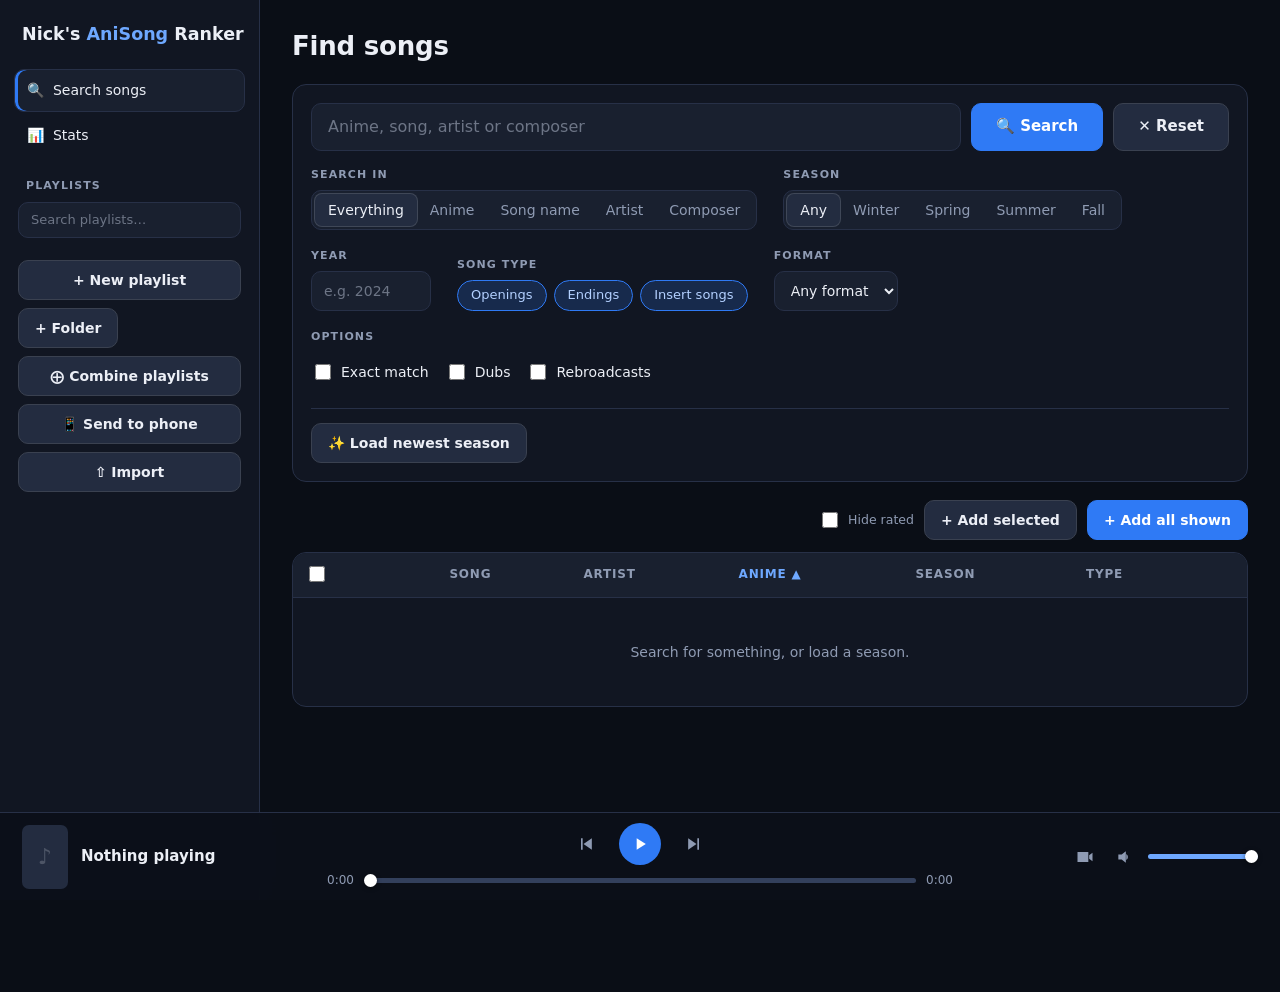
==== commit 0c7fbd75: "Add files via upload" ====
--- a/static/index.html
+++ b/static/index.html
@@ -17,7 +17,7 @@
     <input type="search" id="plFilter" placeholder="Search playlists…" aria-label="Search playlists">
     <div id="plList"></div>
     <div class="side-actions">
-      <button class="btn wide" id="newPl">+ New playlist</button>
+      <div class="row" style="gap:8px"><button class="btn wide" id="newPl">+ New playlist</button><button class="btn" id="newFolder" title="New folder">+ Folder</button></div>
       <button class="btn wide" id="combinePl">&#10753; Combine playlists</button>
       <button class="btn wide" id="phonePl">&#128241; Send to phone</button>
       <button class="btn wide" id="importPl">&#8679; Import</button>
@@ -91,6 +91,7 @@
         <span class="grow"></span>
         <button class="btn sm" id="plPin"></button>
         <button class="btn sm" id="plCombine">&#10753; Combine</button>
+        <button class="btn sm" id="plMove">&#128193; Move</button>
         <button class="btn sm" id="plRename">Rename</button>
         <button class="btn sm danger" id="plDelete">Delete</button>
       </div>
@@ -128,12 +129,12 @@
           <button class="btn primary" id="impPick">&#8679; Choose a file</button>
           <span class="sub">CSV or Excel, or a playlist file a friend sent you.</span>
         </div>
-        <label class="label" for="impLink" style="display:block;margin-top:18px">Or a Google Sheets link</label>
+        <label class="label" for="impLink" style="display:block;margin-top:18px">Or a Google Sheets or YouTube Music playlist link</label>
         <div class="row">
-          <input type="text" id="impLink" class="grow" placeholder="https://docs.google.com/spreadsheets/d/…" autocomplete="off">
+          <input type="text" id="impLink" class="grow" placeholder="docs.google.com/spreadsheets/… or music.youtube.com/playlist?list=…" autocomplete="off">
           <button class="btn" id="impLinkGo">Open</button>
         </div>
-        <div class="sub" style="margin-top:6px">The sheet has to be shared as "Anyone with the link". Every tab comes in, and you pick one.</div>
+        <div class="sub" style="margin-top:6px">Sheets have to be shared as "Anyone with the link". YouTube Music playlists have to be Public or Unlisted. Songs that aren't on AniSongDB come in with their YouTube link, ready to play.</div>
         <div class="status" id="impLinkNote" style="margin-top:6px"></div>
         <label class="label" for="impPaste" style="display:block;margin-top:18px">Or paste rows</label>
         <textarea id="impPaste" rows="5" placeholder="Select the cells in Google Sheets or Excel, copy, and paste here"></textarea>
@@ -209,6 +210,16 @@
       <button class="btn primary" type="submit">Add</button>
     </div>
   </form>
+</dialog>
+
+<dialog id="moveDlg">
+  <h3 id="moveTitle">Move</h3>
+  <div class="sub">Pick a folder. Folders can sit inside other folders.</div>
+  <div class="picklist" id="moveList" style="margin-top:12px"></div>
+  <div class="row" style="justify-content:space-between;margin-top:16px">
+    <button class="btn" type="button" id="moveNew">+ New folder</button>
+    <button class="btn" type="button" data-close>Cancel</button>
+  </div>
 </dialog>
 
 <dialog id="phoneDlg">
@@ -294,6 +305,7 @@
     <button class="ib" id="videoClose" title="Back to audio only" aria-label="Close video"><svg viewBox="0 0 24 24"><path d="m6 4.6 6 6 6-6 1.4 1.4-6 6 6 6-1.4 1.4-6-6-6 6L4.6 18l6-6-6-6z"/></svg></button>
   </div>
   <video id="audio" preload="none" playsinline></video>
+  <div id="ytWrap"><div id="ytFrame"></div></div>
   <div class="vnone" id="videoNone">No video for this one</div>
 </div>
 <div id="tip" hidden></div>
--- a/static/style.css
+++ b/static/style.css
@@ -342,3 +342,18 @@
   .rate .art { width: 160px; height: 225px; }
   .sgrid { grid-template-columns: 1fr; }
 }
+
+/* folders */
+.folderrow { display: flex; align-items: center; }
+.folderrow .fold { width: 22px; flex: none; color: var(--muted); font-size: 12px; background: none; border: 0; cursor: pointer; padding: 0; }
+.folderrow .nav { flex: 1; min-width: 0; }
+#moveList .pickitem { display: block; width: 100%; text-align: left; background: none; border: 0; color: inherit; cursor: pointer; font: inherit; }
+#moveList .pickitem:hover { background: var(--panel2); }
+#moveList .pickitem.on { color: var(--accent-text); font-weight: 600; }
+#ytWrap { display: none; aspect-ratio: 16 / 9; background: #000; }
+#ytWrap iframe { display: block; width: 100%; height: 100%; border: 0; }
+#videoBox.yt video { display: none; }
+#videoBox.yt #ytWrap { display: block; }
+#videoBox.yt.novideo #ytWrap { display: none; }
+#videoBox .vnone a { color: var(--accent-text); }
+iframe.rvideo { border: 0; width: 100%; aspect-ratio: 16 / 9; }
